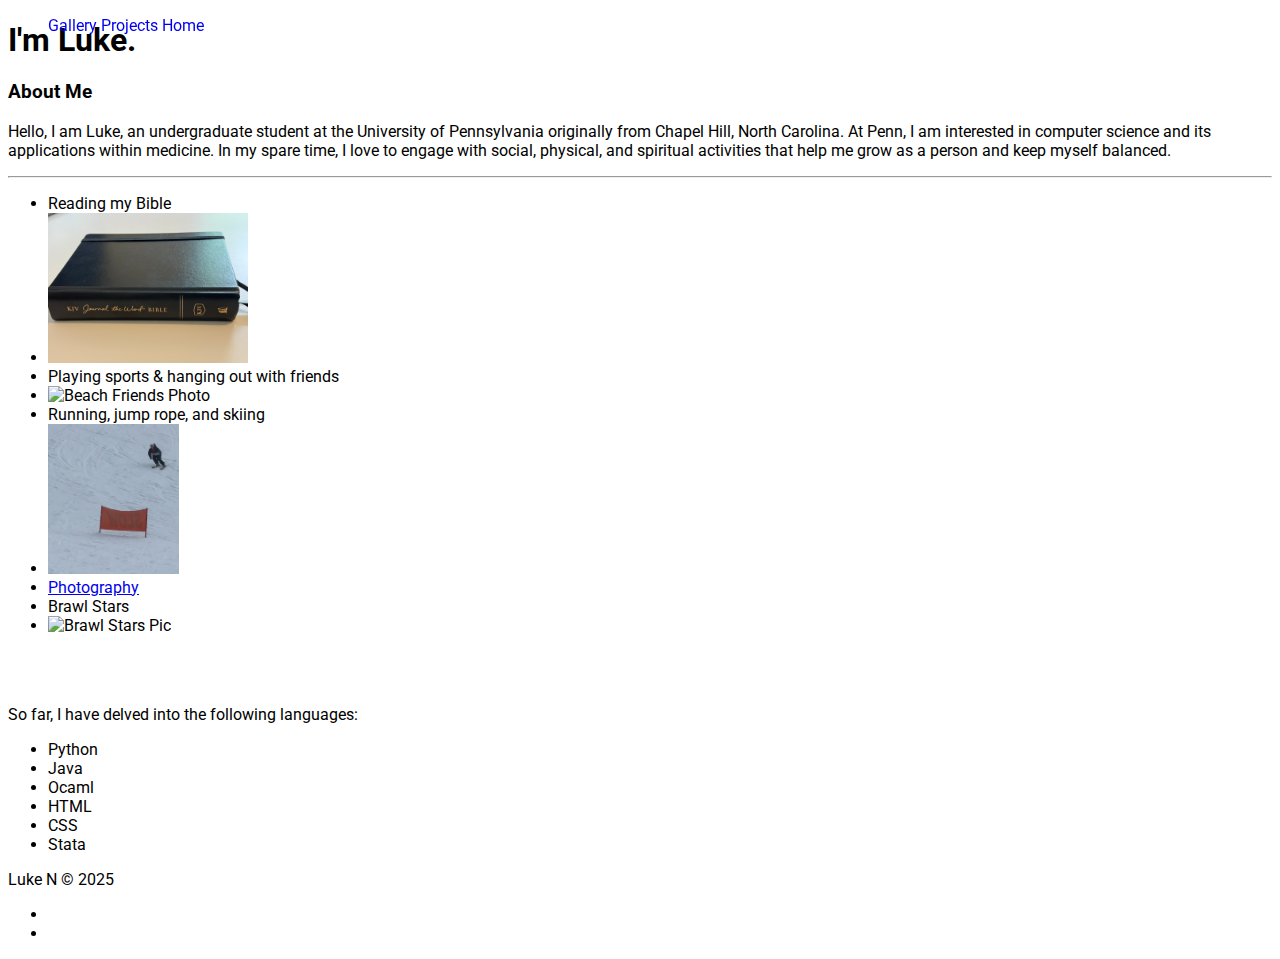
==== index.html @ 998304fa "changes" ====
<!DOCTYPE html>
<html lang="en">
<head>
    <meta charset="UTF-8">
    <meta http-equiv="X-UA-Compatible" content="IE=edge">
    <meta name="viewport" content="width=device-width, initial-scale=1.0">

    <title>Luke's Portfolio</title>
    <link rel="icon" href="images/ski_pfp.JPG">
    <link rel="stylesheet" href="style.css">
    <script src="https://kit.fontawesome.com/22cf872643.js" crossorigin="anonymous"></script>

    <link rel="preconnect" href="https://fonts.googleapis.com">
    <link rel="preconnect" href="https://fonts.gstatic.com" crossorigin>
    <link href="https://fonts.googleapis.com/css2?family=Roboto:wght@470&display=swap" rel="stylesheet">

</head>



<body>
    
<div id="navbar">
    <ul>
        <li>
            <a href="gallery.html">Gallery</a>
        </li>
        <li>
            <a href="projects.html">Projects</a>
        </li>
        <li>
            <a href="index.html">Home</a>
        </li>
    </ul>
    <div id="background-hd"></div>
</div>

<div id="main-greeting">
    <h1>I'm Luke.</h1>
</div>



<div id="about-me">
    <h3>
        About Me
    </h3>

    <p>
        Hello, I am Luke, an undergraduate student at the University of Pennsylvania originally from Chapel Hill, North Carolina. At Penn, I am interested in computer science and its applications within medicine. In my spare time, I love to engage with social, physical, and spiritual activities that help me grow as a person and keep myself balanced.
    </p>

    <hr>

    <ul>
        <div id="bible-hobby">
            <li>Reading my Bible</li>
            <li id="bible-pic" class="pic"> <img src="images/bible_photo.jpg" alt="Picture of Bible"> </li>
        </div>
        <div id="friend-hobby">
            <li>Playing sports & hanging out with friends</li>
            <li id="beach-pic" class="pic"><img src="images/beach_photo.png" alt="Beach Friends Photo"> </li>
        </div>
        <div id="skiing-hobby">
            <li>Running, jump rope, and skiing</li>
        <li id="ski-pic" class="pic"> <img src="images/ski_photo.jpg" alt="Skiing Flick"> </li>
        </div>
        <div id="Photography">
            <li><a href="gallery.html">Photography</a></li>
        </div>
        <div id="brawl-stars">
            <li>Brawl Stars</li>
        <li id="bs-pic" class="pic"> <img src="images/brawl_stars.png" alt="Brawl Stars Pic"> </li>
        </div>
    </ul>

</div>



<br><br>

<p>
    So far, I have delved into the following languages:
    <ul>
        <li>Python</li>
        <li>Java</li>
        <li>Ocaml</li>
        <li>HTML</li>
        <li>CSS</li>
        <li>Stata</li>
    </ul>
</p>


<footer>
    <p>
        Luke N © 2025
        <br>
        <ul>
            <li>
                <a href="https://www.linkedin.com"><i class="fa-brands fa-linkedin"></i></a>
            </li>
            <li>
                <a href="https://www.github.com"><i class="fa-brands fa-github"></i></a>
            </li>

        </ul>

    </p>


</footer>






</body>





</html>
---- style.css ----
body{
    font-family: 'Roboto';
}

#navbar li a{
    text-decoration: none;
}

#navbar li{
    display: inline-block;

}

#navbar ul{
    list-style-type: none;
}

#navbar{
    position: fixed;
    top: 0px;
    width: 100%;

}

img{
    height:150px;
}

#background-hd{
    display: block;
    width: 100%;
    background-color: black;
}
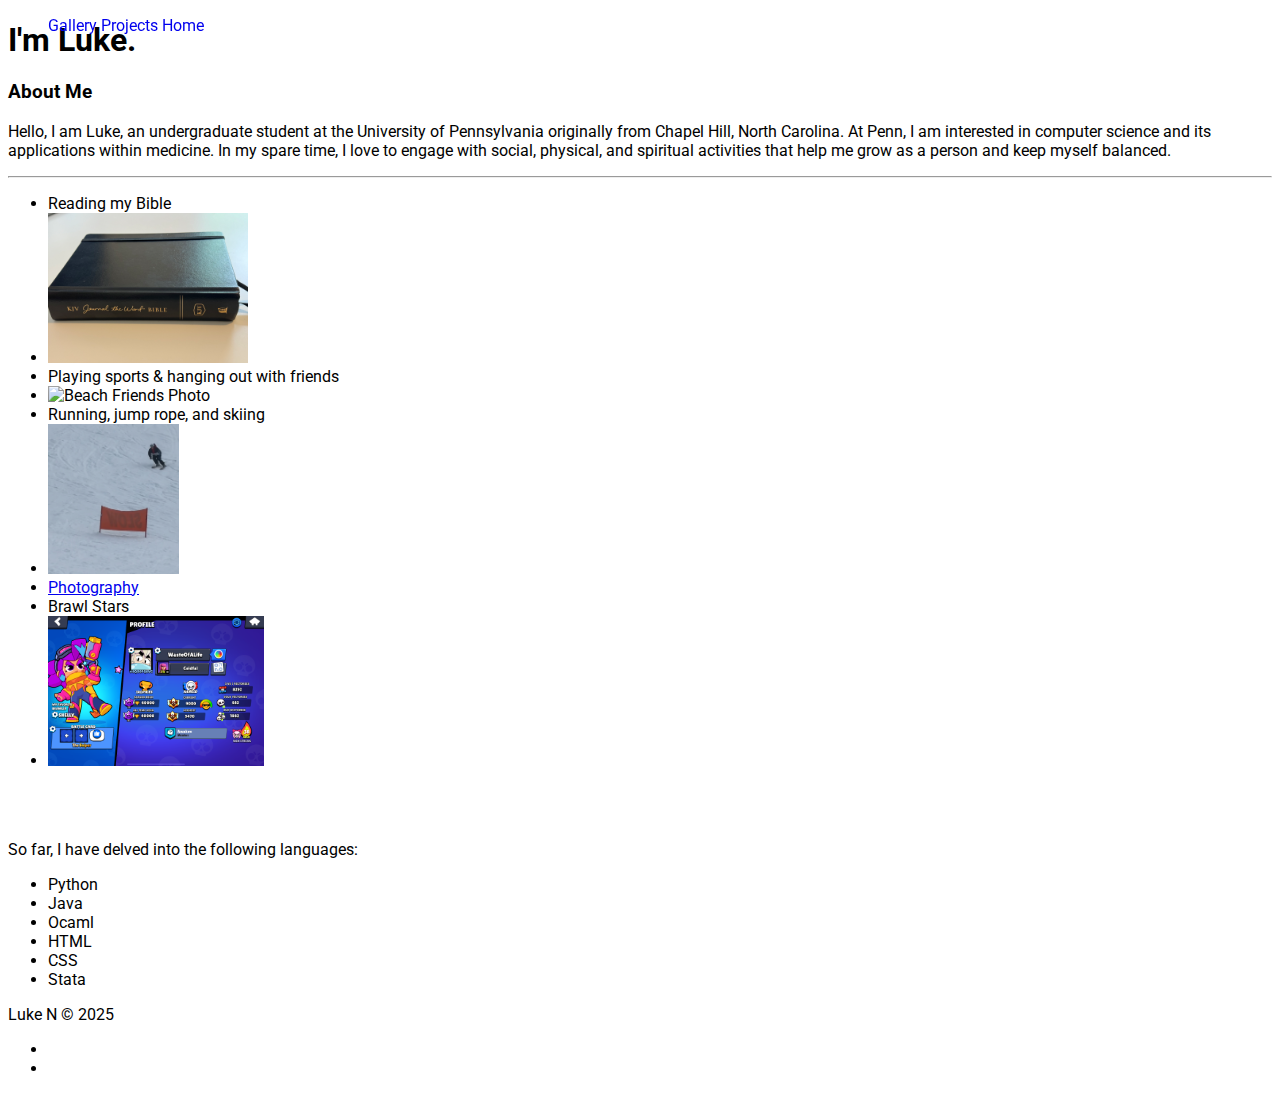
==== commit 652ab341: "Merge branch 'main' of https://github.com/lukeful/lukeful.github.io" ====
--- a/index.html
+++ b/index.html
@@ -70,13 +70,10 @@
         </div>
         <div id="brawl-stars">
             <li>Brawl Stars</li>
-        <li id="bs-pic" class="pic"> <img src="images/brawl_stars.png" alt="Brawl Stars Pic"> </li>
-        </div>
-    </ul>
-
-</div>
-
-
+            <li id="bs-pic" class="pic"> <img src="images/brawl_stars.PNG" alt="Brawl Stars Pic"> </li>
+        </ul>
+    </div>
+</p>
 
 <br><br>
 
@@ -123,4 +120,4 @@
 
 
 
-</html>+</html>
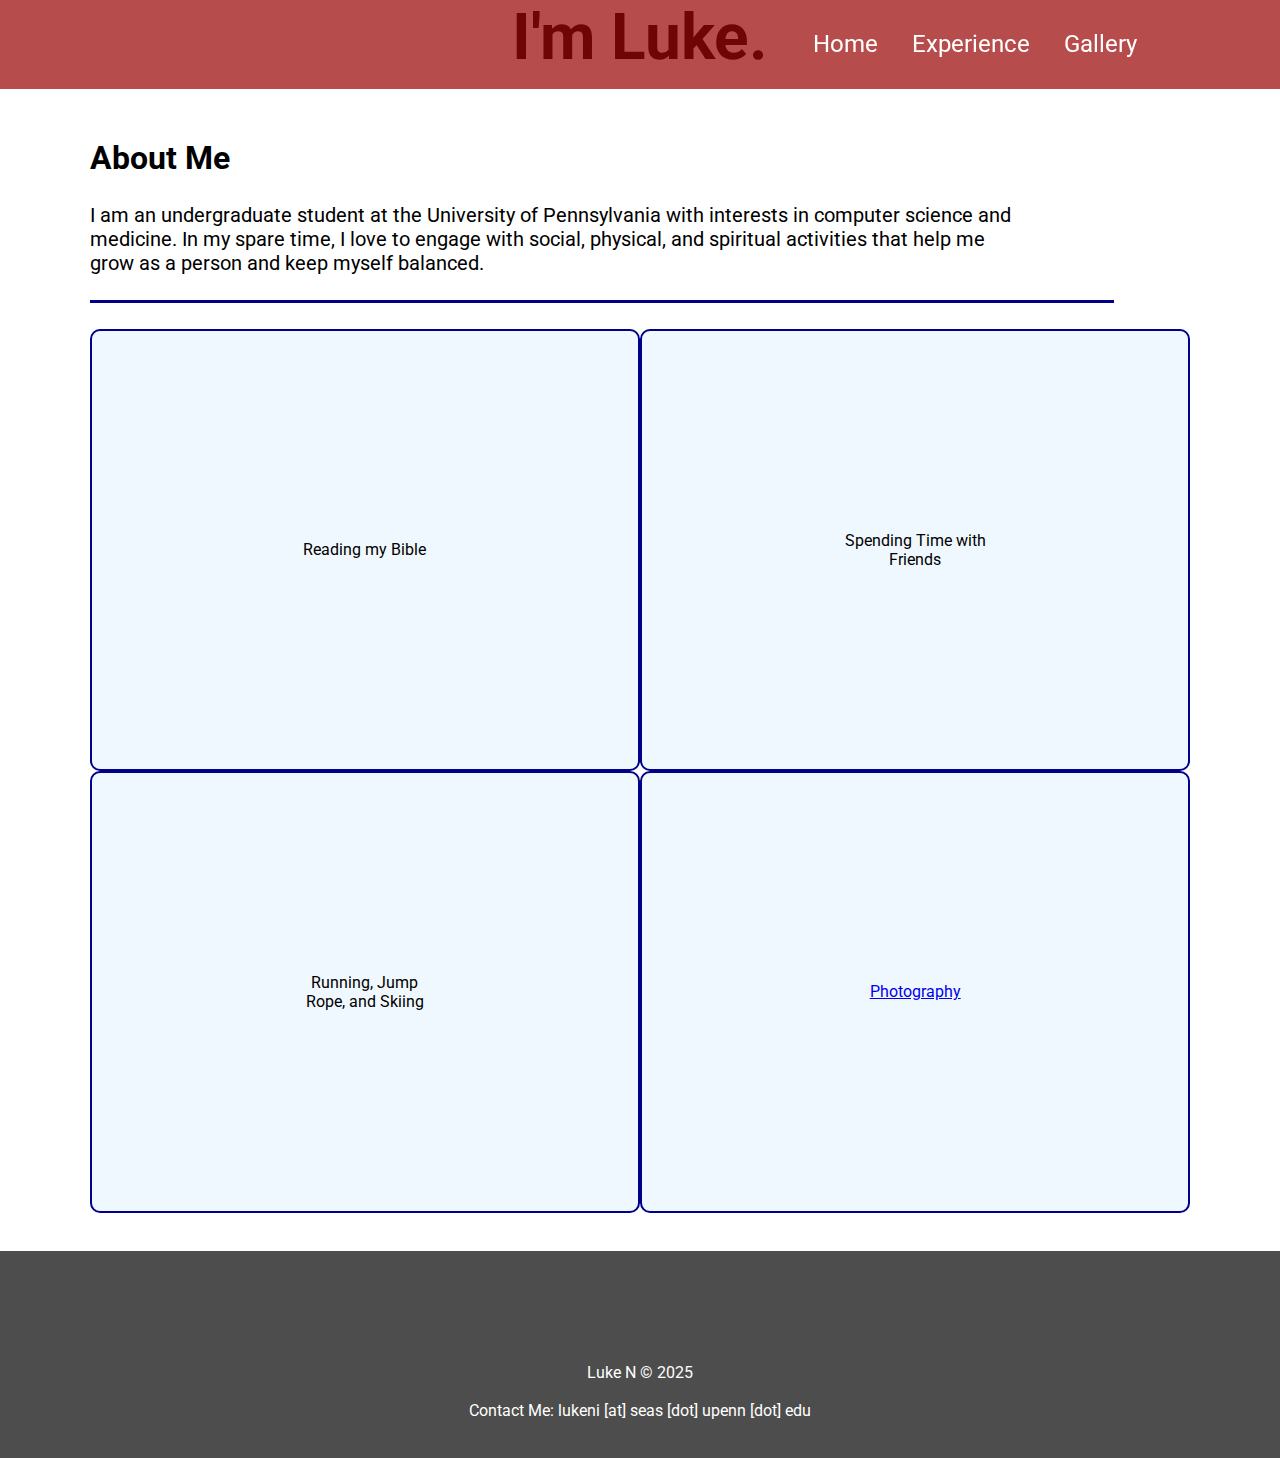
==== commit fef29dc8: "major changes" ====
--- a/index.html
+++ b/index.html
@@ -7,106 +7,111 @@
 
     <title>Luke's Portfolio</title>
     <link rel="icon" href="images/ski_pfp.JPG">
-    <link rel="stylesheet" href="style.css">
+    <link rel="stylesheet" href="styles/style.css">
+    <link rel="stylesheet" href="styles/header.css">
+    <link rel="stylesheet" href="styles/footer.css">
     <script src="https://kit.fontawesome.com/22cf872643.js" crossorigin="anonymous"></script>
 
     <link rel="preconnect" href="https://fonts.googleapis.com">
     <link rel="preconnect" href="https://fonts.gstatic.com" crossorigin>
     <link href="https://fonts.googleapis.com/css2?family=Roboto:wght@470&display=swap" rel="stylesheet">
-
 </head>
 
 
 
 <body>
-    
-<div id="navbar">
-    <ul>
-        <li>
-            <a href="gallery.html">Gallery</a>
-        </li>
-        <li>
-            <a href="projects.html">Projects</a>
-        </li>
-        <li>
-            <a href="index.html">Home</a>
-        </li>
-    </ul>
-    <div id="background-hd"></div>
+
+<div id="background"></div>
+
+<div id="background-hd">
+    <div id="navbar">
+        <ul>
+            <li>
+                <a href="index.html">Home</a>
+            </li>
+            <li>
+                <a href="experience.html">Experience</a>
+            </li>
+            <li>
+                <a href="gallery.html">Gallery</a>
+            </li>
+        </ul>
+    </div>
 </div>
-
-<div id="main-greeting">
-    <h1>I'm Luke.</h1>
+<div id="greeting-container">
+    <div>
+        
+    </div>
+    <div id="main-greeting">
+        <h1>I'm Luke.</h1>
+    </div>
 </div>
 
 
+<div id="about-me">
 
-<div id="about-me">
-    <h3>
+    <h1>
         About Me
-    </h3>
-
-    <p>
-        Hello, I am Luke, an undergraduate student at the University of Pennsylvania originally from Chapel Hill, North Carolina. At Penn, I am interested in computer science and its applications within medicine. In my spare time, I love to engage with social, physical, and spiritual activities that help me grow as a person and keep myself balanced.
-    </p>
+    </h1>
+        <p>
+            I am an undergraduate student at the University of Pennsylvania with interests in computer science and medicine. In my spare time, I love to engage with social, physical, and spiritual activities that help me grow as a person and keep myself balanced.
+        </p>
 
     <hr>
+</div>
 
-    <ul>
-        <div id="bible-hobby">
-            <li>Reading my Bible</li>
-            <li id="bible-pic" class="pic"> <img src="images/bible_photo.jpg" alt="Picture of Bible"> </li>
+<div id="hobby-container">
+    <div id="hobbies">
+        <div id="bible-hobby" class="hobby-box">
+            <p>Reading my Bible</p>
+            <img src="images/bible_photo.jpg" alt="Picture of Bible">
         </div>
-        <div id="friend-hobby">
-            <li>Playing sports & hanging out with friends</li>
-            <li id="beach-pic" class="pic"><img src="images/beach_photo.png" alt="Beach Friends Photo"> </li>
+        <div id="friend-hobby" class="hobby-box">
+            <p>Spending Time with Friends</p>
+            <img src="images/beach_photo.png" alt="Beach Friends Photo" id="beach-photo">
         </div>
-        <div id="skiing-hobby">
-            <li>Running, jump rope, and skiing</li>
-        <li id="ski-pic" class="pic"> <img src="images/ski_photo.jpg" alt="Skiing Flick"> </li>
+        <div id="skiing-hobby" class="hobby-box">
+            <p>Running, Jump Rope, and Skiing</p>
+            <img src="images/ski_photo.jpg" alt="Skiing Flick">
         </div>
-        <div id="Photography">
-            <li><a href="gallery.html">Photography</a></li>
+        <div id="Photography" class="hobby-box">
+            <a href="gallery.html">Photography</a>
         </div>
-        <div id="brawl-stars">
-            <li>Brawl Stars</li>
-            <li id="bs-pic" class="pic"> <img src="images/brawl_stars.PNG" alt="Brawl Stars Pic"> </li>
-        </ul>
     </div>
-</p>
+</div>
 
 <br><br>
 
-<p>
-    So far, I have delved into the following languages:
-    <ul>
-        <li>Python</li>
-        <li>Java</li>
-        <li>Ocaml</li>
-        <li>HTML</li>
-        <li>CSS</li>
-        <li>Stata</li>
-    </ul>
-</p>
+
 
 
 <footer>
+
+    <br>
+    <br>
+
+    <div id="icons">
+        <ul>
+            <li>
+                <div id="linkedin"><a href="https://www.linkedin.com"><i class="fa-brands fa-linkedin fa-2xl" style="color: #ffffff;"></i></a></div>
+            </li>
+            <li>
+                <div id="github"><a href="https://www.github.com"><i class="fa-brands fa-github fa-2xl" style="color: #ffffff;"></i></a></div>
+            </li>
+        </ul>
+    </div>
+
+    <br>
+    <br>
     <p>
         Luke N © 2025
-        <br>
-        <ul>
-            <li>
-                <a href="https://www.linkedin.com"><i class="fa-brands fa-linkedin"></i></a>
-            </li>
-            <li>
-                <a href="https://www.github.com"><i class="fa-brands fa-github"></i></a>
-            </li>
-
-        </ul>
-
     </p>
-
-
+    <br>
+    <p>
+        Contact Me: lukeni [at] seas [dot] upenn [dot] edu
+    </p>
+    <br>
+    <br>
 </footer>
 
 
--- a/styles/style.css
+++ b/styles/style.css
@@ -0,0 +1,103 @@
+*,*::before,*::after{
+    box-sizing: border-box;
+}
+
+*{
+    margin: 0;
+    padding: 0;
+}
+
+html, body{
+    font-family: 'Roboto';
+    height: 100%;
+}
+
+/* #background{
+    width: 100%;
+    position: absolute;
+    height: 100%;
+    background: url(../background_images/IMG_7176.jpeg) no-repeat center center/cover;
+    filter: blur(5px); /* Apply blur effect */
+    /*z-index: -1000;
+  } */
+
+#main-greeting{
+    width: 100%;
+    height: 100%;
+    display: flex;
+    justify-content: center;
+    align-items: center;
+    font-size: 2rem;
+    color: rgb(17, 17, 17);
+}
+
+
+#about-me{
+    position: relative;
+}
+
+#about-me h1{
+    margin: 5% 7% 2% 7%;
+    font-size: 2rem;
+}
+
+#about-me p{
+    margin: 0% 21% 2% 7%;
+    font-size: 1.25rem;
+}
+
+img{
+    height: 150px;
+}
+
+#about-me hr{
+    width: 80%;
+    height: 3px;
+    border: none;
+    background-color: darkblue;
+    margin: 0% 21% 2% 7%;  
+}
+
+#hobby-container{
+    width: 100%;
+}
+
+#hobbies{
+    display: grid;
+    grid-template-columns: 1fr 1fr;
+    grid-template-rows: 1fr 1fr;
+    margin: 0% 7% 0% 7%;
+
+}
+
+.hobby-box img{
+    opacity: 0;
+    z-index: 10;
+    position: absolute;
+}
+
+#beach-photo{
+    transform: rotate(180deg);
+}
+
+.hobby-box{
+    display: flex;
+    justify-content: center;
+    align-items: center;
+    text-align: center;
+    border: 2px solid darkblue;
+    border-radius: 10px;
+    background-color: #f0f8ff;
+    height: 100%;
+    width: 100%;
+    padding: 200px;
+}
+
+.hobby-box:hover img{
+    opacity: 1;
+}
+
+.hobby-box:hover p{
+    opacity: 0;
+}
+
--- a/styles/header.css
+++ b/styles/header.css
@@ -0,0 +1,40 @@
+#navbar li a{
+    text-decoration: none;
+    color: white;
+    cursor: pointer;
+    transition: all 0.7s;
+}
+
+#navbar li{
+    display: inline-block;
+    margin: 30px 15px;
+    font-size: 1.5em;
+}
+
+#navbar li:hover a{
+    color: rgb(254, 38, 117);
+}
+
+#navbar ul{
+    list-style-type: none;
+}
+
+#navbar{
+    position: fixed;
+    display: flex;
+    justify-content: flex-end;
+    width: 90%;
+}
+
+#background-hd {
+    height: 88.5px;
+    width: 100%;
+    position: fixed;
+    background-color: rgb(153, 0, 0,0.7);
+    z-index: 1000;
+}
+
+
+
+
+
--- a/styles/footer.css
+++ b/styles/footer.css
@@ -0,0 +1,50 @@
+footer{
+    background-color: rgba(17, 17, 17, 0.75);
+}
+
+#icons{
+    display: flex;
+    width: 100%;
+    justify-content: center;
+}
+
+#icons li a{
+    text-decoration: none;
+}
+
+#icons #linkedin:hover{
+    transform: translateY(-10px);
+}
+
+#icons #github:hover{
+    transform: translateY(-10px);
+}
+
+#icons ul{
+    list-style-type: none;
+}
+
+#icons li {
+    cursor: pointer;
+    display: inline-block;
+    margin-left: 50px;
+    margin-right: 50px;
+}
+
+footer p{
+    color: white;
+    display: flex;
+    justify-content: center;
+}
+
+#linkedin{
+    height: 32px;
+    width: 32px;
+    transition: all 0.3s;
+}
+
+#github{
+    height: 32px;
+    width: 32px;
+    transition: all 0.3s;
+}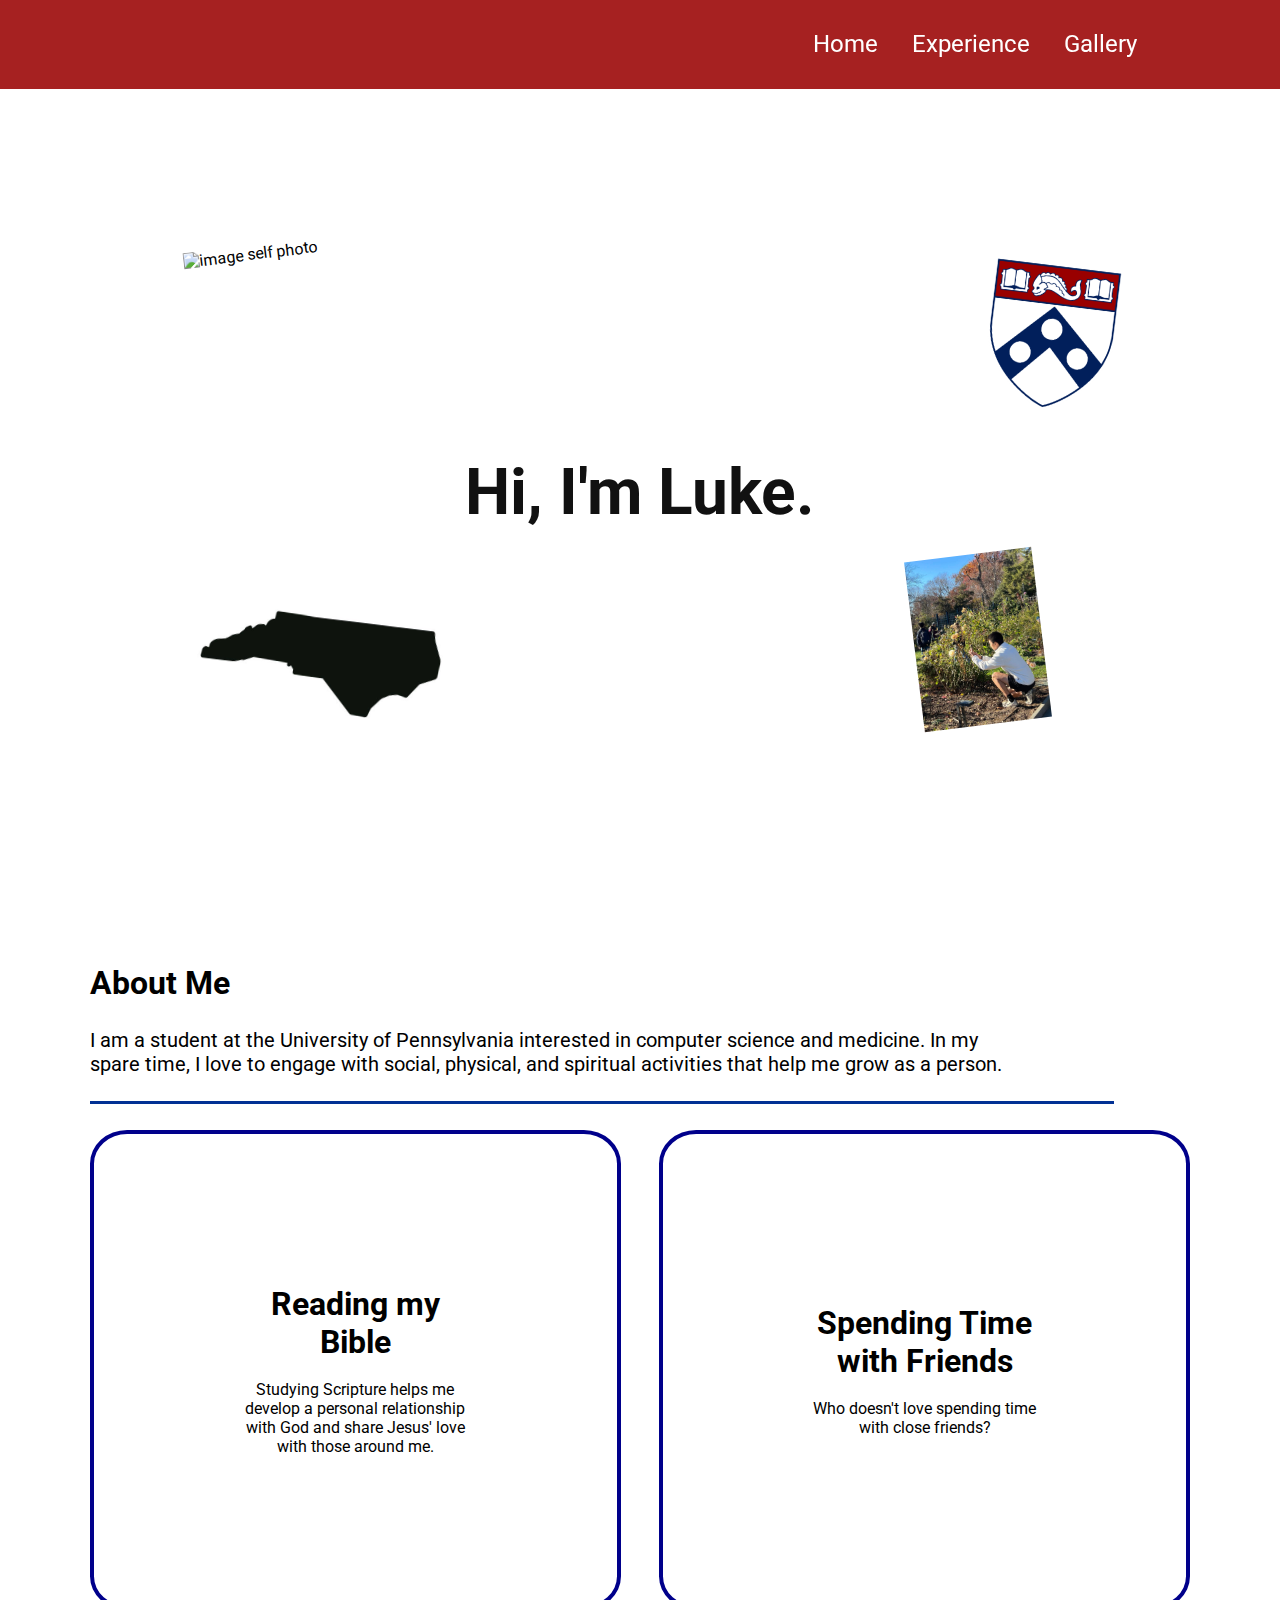
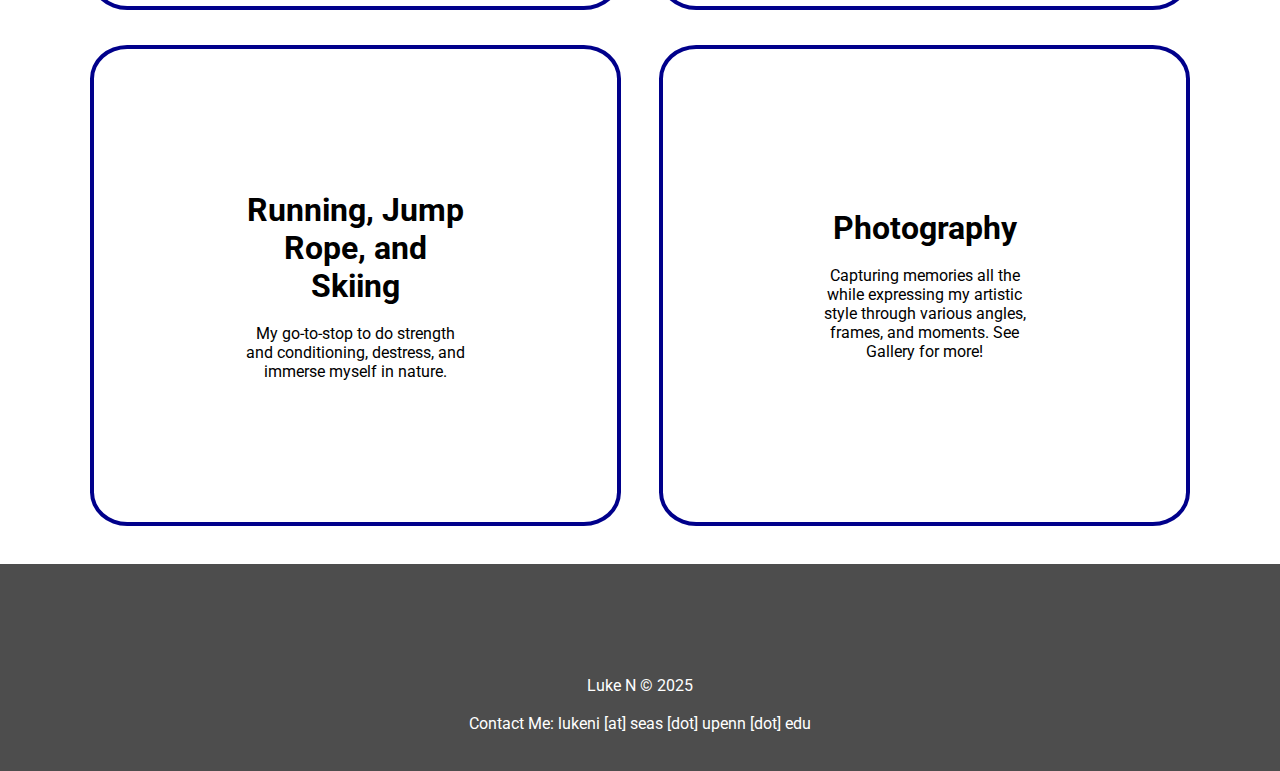
==== commit 6b92f109: "major changes" ====
--- a/index.html
+++ b/index.html
@@ -39,11 +39,21 @@
     </div>
 </div>
 <div id="greeting-container">
-    <div>
-        
+    <div id="nc-img">
+        <img src="images/nc_img.jpg" alt="nc state image">
     </div>
+    <div id="penn-logo">
+        <img src="images/upenn_logo.png" alt="penn logo">
+    </div>
+    <div id="italy-img">
+        <img src="images/italy_self.jpeg" alt="image self photo">
+    </div>
+    <div id="morris-img">
+        <img src="images/myself_flower_photo.JPG" alt="morris flick">
+    </div>
+
     <div id="main-greeting">
-        <h1>I'm Luke.</h1>
+        <h1>Hi, I'm Luke.</h1>
     </div>
 </div>
 
@@ -54,7 +64,7 @@
         About Me
     </h1>
         <p>
-            I am an undergraduate student at the University of Pennsylvania with interests in computer science and medicine. In my spare time, I love to engage with social, physical, and spiritual activities that help me grow as a person and keep myself balanced.
+            I am a student at the University of Pennsylvania interested in computer science and medicine. In my spare time, I love to engage with social, physical, and spiritual activities that help me grow as a person.
         </p>
 
     <hr>
@@ -63,19 +73,35 @@
 <div id="hobby-container">
     <div id="hobbies">
         <div id="bible-hobby" class="hobby-box">
-            <p>Reading my Bible</p>
+            <h1>Reading my Bible</h1>
+            <br>
+            <p>
+                Studying Scripture helps me develop a personal relationship with God and share
+                Jesus' love with those around me.
+            </p>
             <img src="images/bible_photo.jpg" alt="Picture of Bible">
         </div>
         <div id="friend-hobby" class="hobby-box">
-            <p>Spending Time with Friends</p>
+            <h1>Spending Time with Friends</h1>
+            <br>
+            <p>Who doesn't love spending time with close friends?
+            </p>
             <img src="images/beach_photo.png" alt="Beach Friends Photo" id="beach-photo">
         </div>
         <div id="skiing-hobby" class="hobby-box">
-            <p>Running, Jump Rope, and Skiing</p>
+            <h1>Running, Jump Rope, and Skiing</h1>
+            <br>
+            <p>
+                My go-to-stop to do strength and conditioning, destress, and immerse myself in nature.
+            </p>
             <img src="images/ski_photo.jpg" alt="Skiing Flick">
         </div>
         <div id="Photography" class="hobby-box">
-            <a href="gallery.html">Photography</a>
+            <h1>Photography</h1>
+                <img src="images/philly_photo.jpeg" alt="Philly Flick">
+            <br>
+            <p>Capturing memories all the while expressing my artistic style through various angles, frames, and moments. 
+                See Gallery for more! </p>
         </div>
     </div>
 </div>
@@ -93,10 +119,10 @@
     <div id="icons">
         <ul>
             <li>
-                <div id="linkedin"><a href="https://www.linkedin.com"><i class="fa-brands fa-linkedin fa-2xl" style="color: #ffffff;"></i></a></div>
+                <div id="linkedin"><a href="https://www.linkedin.com/in/luke-ni-6313241a5/"><i class="fa-brands fa-linkedin fa-2xl" style="color: #ffffff;"></i></a></div>
             </li>
             <li>
-                <div id="github"><a href="https://www.github.com"><i class="fa-brands fa-github fa-2xl" style="color: #ffffff;"></i></a></div>
+                <div id="github"><a href="https://github.com/lukeful"><i class="fa-brands fa-github fa-2xl" style="color: #ffffff;"></i></a></div>
             </li>
         </ul>
     </div>
--- a/styles/style.css
+++ b/styles/style.css
@@ -12,14 +12,13 @@
     height: 100%;
 }
 
-/* #background{
+#greeting-container{
     width: 100%;
-    position: absolute;
     height: 100%;
-    background: url(../background_images/IMG_7176.jpeg) no-repeat center center/cover;
-    filter: blur(5px); /* Apply blur effect */
-    /*z-index: -1000;
-  } */
+    display: grid;
+    grid-template-columns: 1fr 1fr 1fr 1fr 1fr 1fr 1fr;
+    grid-template-rows: 1fr 1fr 1fr 1fr 1fr 1fr;
+}
 
 #main-greeting{
     width: 100%;
@@ -29,8 +28,71 @@
     align-items: center;
     font-size: 2rem;
     color: rgb(17, 17, 17);
+    grid-row-start: 4;
+    grid-row-end: 5;
+    grid-column-start: 1;
+    grid-column-end: 8;
 }
 
+#nc-img{
+    grid-row-start:5;
+    grid-row-end: 6;
+    grid-column-start: 2;
+    grid-column-end: 3;
+    overflow: visible;
+}
+
+#nc-img img{
+    width: 150%;
+    height: auto;
+    position: relative; 
+    transform: rotate(7deg);
+}
+
+#penn-logo{
+    grid-row-start:3;
+    grid-row-end: 4;
+    grid-column-start: 6;
+    grid-column-end: 7;
+    overflow: visible;
+}
+
+#penn-logo img{
+    width: 150%;
+    height: auto;
+    position: relative;
+    transform: rotate(7deg);
+}
+
+#italy-img{
+    grid-row-start:3;
+    grid-row-end: 4;
+    grid-column-start: 2;
+    grid-column-end: 3;
+    overflow: visible;
+}
+
+#italy-img img{
+    width: 110%;
+    height: auto;
+    position: relative; 
+    transform: rotate(-7deg);
+}
+
+#morris-img{
+    grid-row-start:5;
+    grid-row-end: 6;
+    grid-column-start: 6;
+    grid-column-end: 7;
+    overflow: visible;
+}
+
+#morris-img img{
+    width: 70%;
+    height: auto;
+    position: relative; 
+    transform: rotate(-7deg);
+}
 
 #about-me{
     position: relative;
@@ -46,58 +108,74 @@
     font-size: 1.25rem;
 }
 
-img{
-    height: 150px;
-}
-
 #about-me hr{
     width: 80%;
     height: 3px;
     border: none;
-    background-color: darkblue;
+    background-color: rgb(1, 49, 148);
     margin: 0% 21% 2% 7%;  
 }
 
-#hobby-container{
+#hobby-container {
     width: 100%;
 }
 
-#hobbies{
+#hobbies {
     display: grid;
-    grid-template-columns: 1fr 1fr;
-    grid-template-rows: 1fr 1fr;
+    grid-template-columns: 1fr 1fr; /* Two columns */
+    grid-template-rows: 1fr 1fr;    /* Two rows */
     margin: 0% 7% 0% 7%;
-
+    gap: 3.5%; /* Spacing between grid items */
 }
 
-.hobby-box img{
+.hobby-box {
+    display: flex;
+    flex-direction: column;
+    justify-content: center;
+    align-items: center;
+    text-align: center;
+    border: 4px solid darkblue;
+    border-radius: 7%;
+    background-color: white;
+    height: 100%;
+    width: 100%;
+    padding: 150px;
+    position: relative;
+    overflow: hidden;
+    transform: scale(1);
+    transition: transform 0.5s ease-in-out;
+}
+
+.hobby-box img {
     opacity: 0;
-    z-index: 10;
+    width: 100%;
+    height: auto;
+    object-fit: contain;
+    z-index: 1;
     position: absolute;
+    transition: opacity 0.5s ease-in-out;
+}
+
+.hobby-box:hover img {
+    opacity: 1;
+}
+
+.hobby-box:hover{
+    transform: scale(1.14);
+}
+
+.hobby-box h1,
+.hobby-box p {
+    position: relative;
+    z-index: 2;
+    transition: opacity 0.5s ease-in-out;
+}
+
+.hobby-box:hover h1,
+.hobby-box:hover p {
+    opacity: 0;
 }
 
 #beach-photo{
     transform: rotate(180deg);
 }
-
-.hobby-box{
-    display: flex;
-    justify-content: center;
-    align-items: center;
-    text-align: center;
-    border: 2px solid darkblue;
-    border-radius: 10px;
-    background-color: #f0f8ff;
-    height: 100%;
-    width: 100%;
-    padding: 200px;
-}
-
-.hobby-box:hover img{
-    opacity: 1;
-}
-
-.hobby-box:hover p{
-    opacity: 0;
-}
-
--- a/styles/header.css
+++ b/styles/header.css
@@ -12,7 +12,7 @@
 }
 
 #navbar li:hover a{
-    color: rgb(254, 38, 117);
+    color: rgb(1, 49, 148);
 }
 
 #navbar ul{
@@ -30,7 +30,7 @@
     height: 88.5px;
     width: 100%;
     position: fixed;
-    background-color: rgb(153, 0, 0,0.7);
+    background-color: rgb(153, 0, 0,0.87);
     z-index: 1000;
 }
 
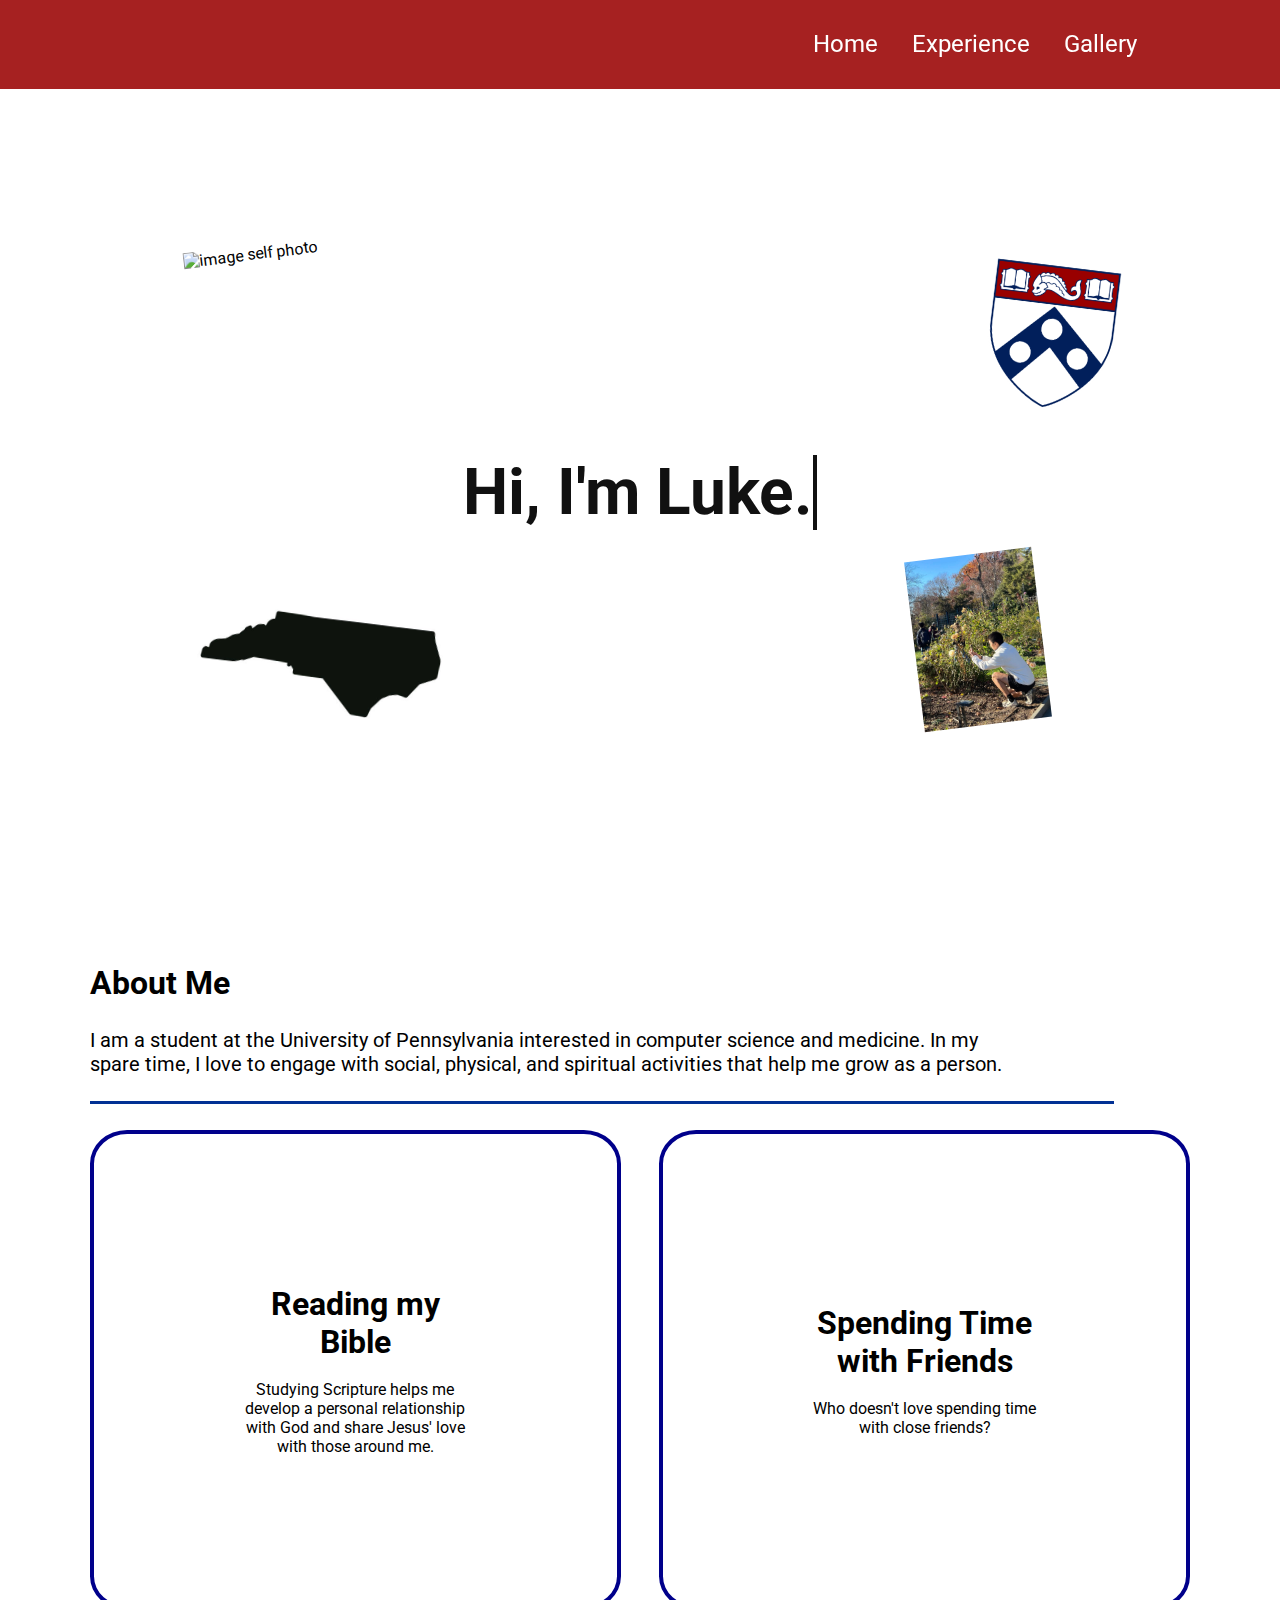
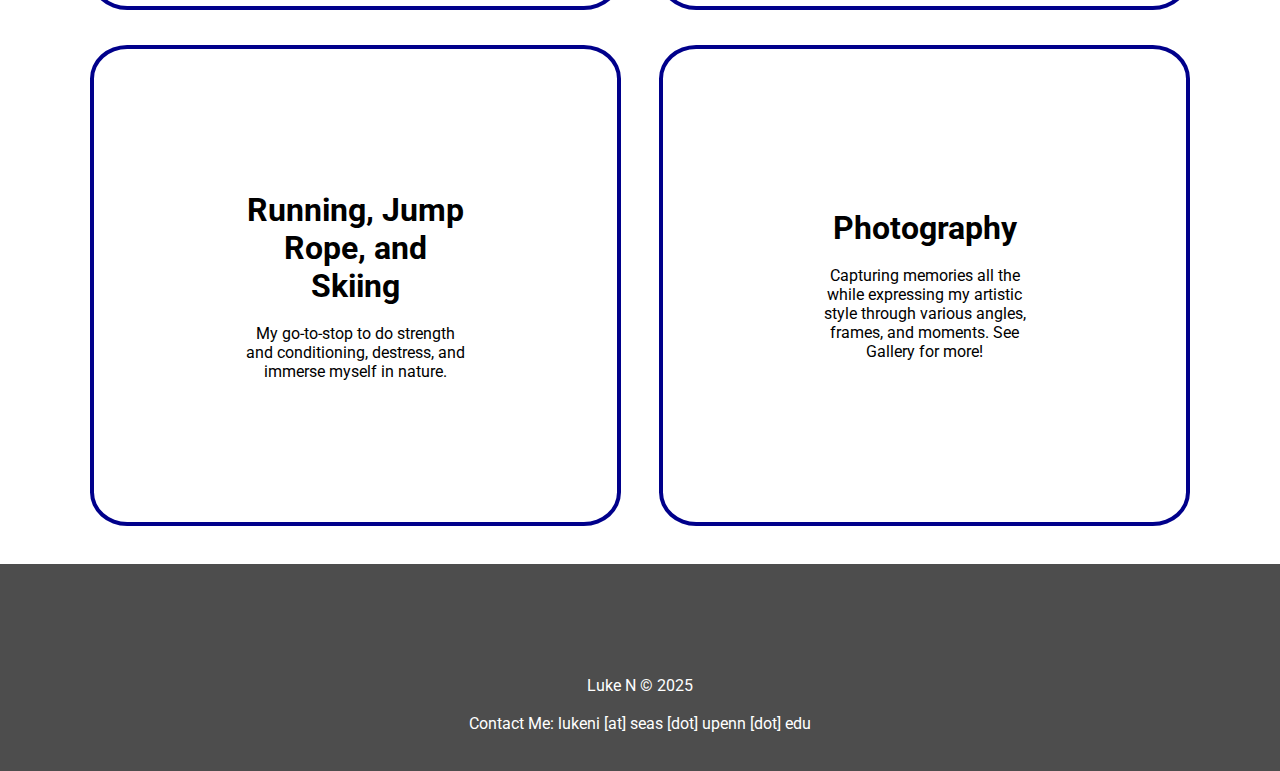
==== commit 76842916: "decent changes" ====
--- a/index.html
+++ b/index.html
@@ -94,7 +94,7 @@
             <p>
                 My go-to-stop to do strength and conditioning, destress, and immerse myself in nature.
             </p>
-            <img src="images/ski_photo.jpg" alt="Skiing Flick">
+            <img src="images/ski_photo.png" alt="Skiing Flick">
         </div>
         <div id="Photography" class="hobby-box">
             <h1>Photography</h1>
--- a/styles/style.css
+++ b/styles/style.css
@@ -134,8 +134,8 @@
     justify-content: center;
     align-items: center;
     text-align: center;
+    border-radius: 7%;
     border: 4px solid darkblue;
-    border-radius: 7%;
     background-color: white;
     height: 100%;
     width: 100%;
@@ -179,3 +179,29 @@
 #beach-photo{
     transform: rotate(180deg);
 }
+
+#main-greeting h1 {
+    overflow: hidden;
+    white-space: nowrap;
+    border-right: 4px solid rgb(17, 17, 17);
+    animation: typing 1.5s steps(30, end), blink 0.7s step-end infinite;
+}
+
+
+@keyframes typing {
+    from {
+        width: 0;
+    }
+    to {
+        width: 25%
+    }
+}
+
+@keyframes blink {
+    50% {
+        border-color: transparent;
+    }
+    100% {
+        border-color: rgb(17, 17, 17);
+    }
+}
--- a/styles/header.css
+++ b/styles/header.css
@@ -3,6 +3,9 @@
     color: white;
     cursor: pointer;
     transition: all 0.7s;
+    position: relative; /* Position relative for pseudo-element positioning */
+    display: inline-block; /* Restrict hover effects to the text width */
+    padding-bottom: 14px; /* Add some vertical spacing */
 }
 
 #navbar li{
@@ -35,6 +38,21 @@
 }
 
 
+#navbar ul li a::after {
+    content: '';
+    position: absolute;
+    bottom: 0;
+    left: 50%;
+    transform: translateX(-50%) scaleX(0); 
+    width: 100%;
+    height: 3px; 
+    background-color: darkblue;
+    transform-origin: center;
+    transition: transform 0.3s ease-in-out;
+}
+
+#navbar ul li a:hover::after{
+    transform: translateX(-50%) scaleX(1);
+}
 
 
-
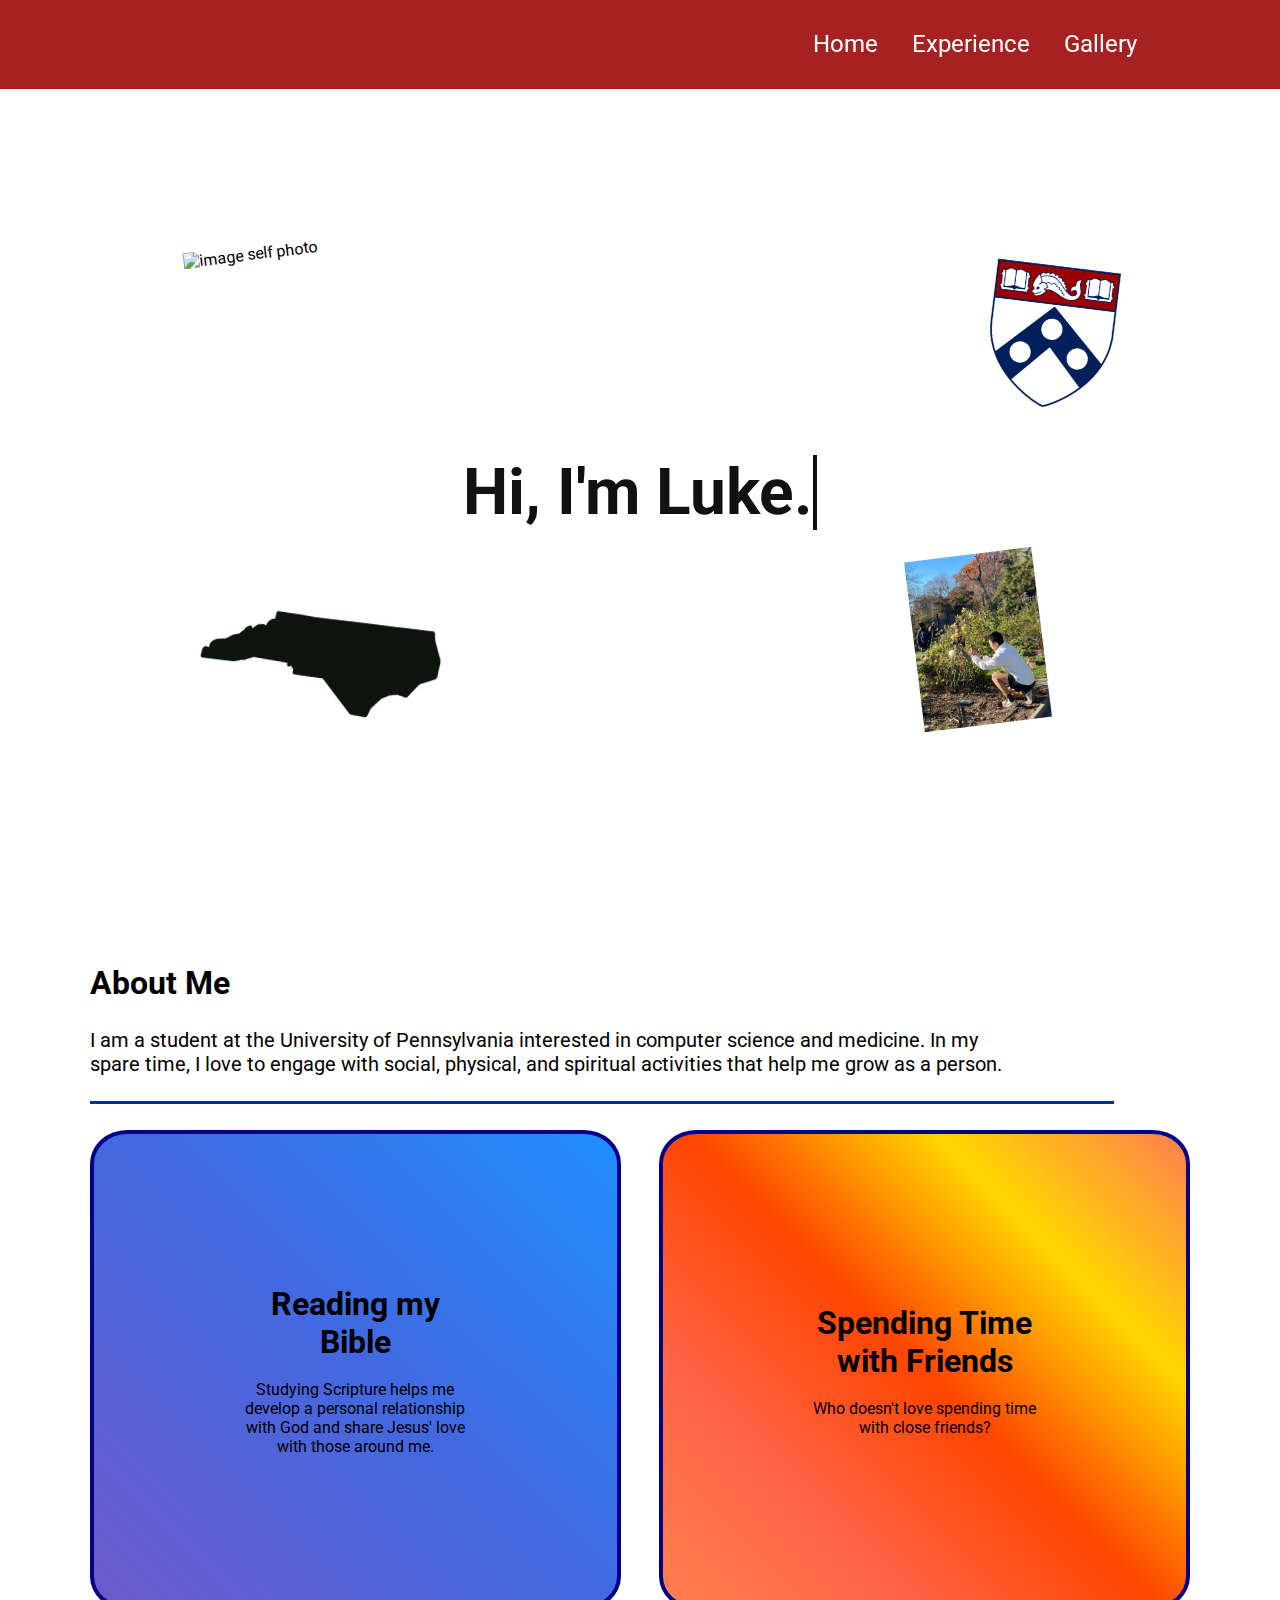
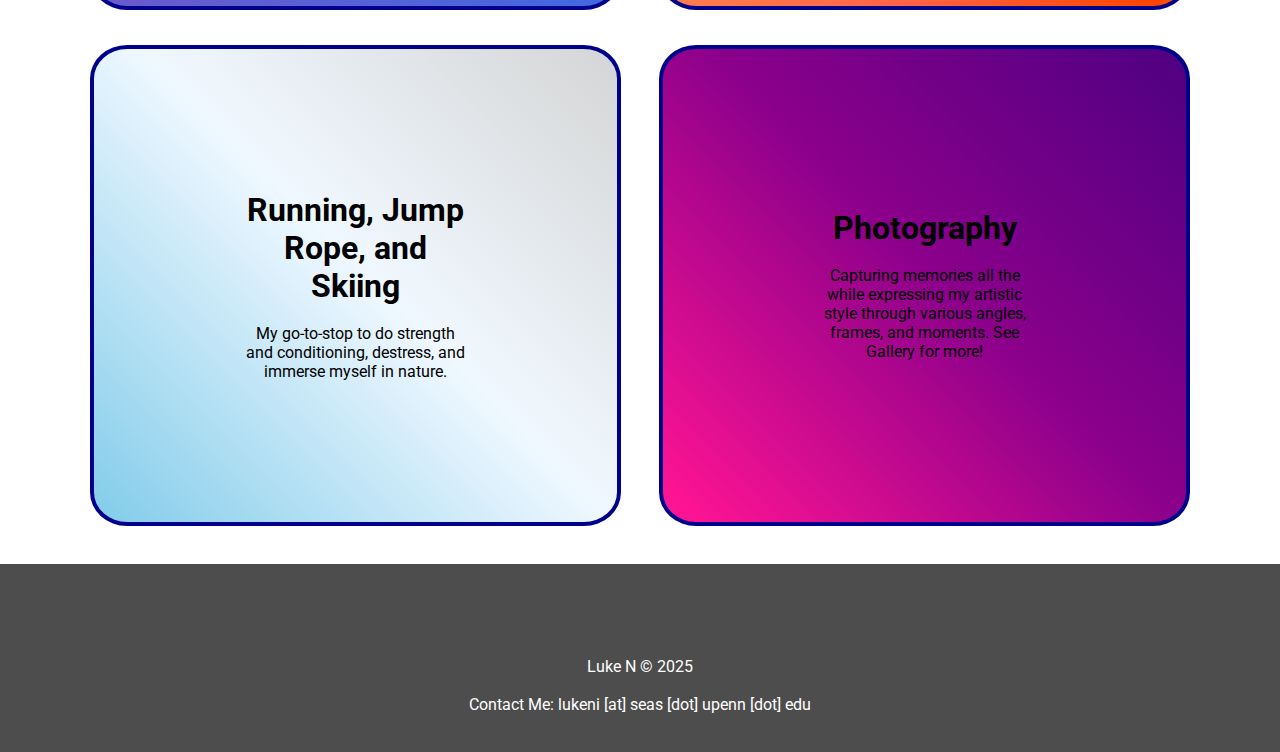
==== commit baa3ad78: "gallery updates" ====
--- a/index.html
+++ b/index.html
@@ -7,11 +7,10 @@
 
     <title>Luke's Portfolio</title>
     <link rel="icon" href="images/ski_pfp.JPG">
+    <script src="https://kit.fontawesome.com/22cf872643.js" crossorigin="anonymous"></script>
     <link rel="stylesheet" href="styles/style.css">
     <link rel="stylesheet" href="styles/header.css">
     <link rel="stylesheet" href="styles/footer.css">
-    <script src="https://kit.fontawesome.com/22cf872643.js" crossorigin="anonymous"></script>
-
     <link rel="preconnect" href="https://fonts.googleapis.com">
     <link rel="preconnect" href="https://fonts.gstatic.com" crossorigin>
     <link href="https://fonts.googleapis.com/css2?family=Roboto:wght@470&display=swap" rel="stylesheet">
@@ -38,6 +37,7 @@
         </ul>
     </div>
 </div>
+
 <div id="greeting-container">
     <div id="nc-img">
         <img src="images/nc_img.jpg" alt="nc state image">
@@ -128,7 +128,6 @@
     </div>
 
     <br>
-    <br>
     <p>
         Luke N © 2025
     </p>
--- a/styles/style.css
+++ b/styles/style.css
@@ -113,7 +113,7 @@
     height: 3px;
     border: none;
     background-color: rgb(1, 49, 148);
-    margin: 0% 21% 2% 7%;  
+    margin: 0% 21% 0% 7%;  
 }
 
 #hobby-container {
@@ -124,7 +124,7 @@
     display: grid;
     grid-template-columns: 1fr 1fr; /* Two columns */
     grid-template-rows: 1fr 1fr;    /* Two rows */
-    margin: 0% 7% 0% 7%;
+    margin: 2% 7% 0% 7%;
     gap: 3.5%; /* Spacing between grid items */
 }
 
@@ -136,7 +136,6 @@
     text-align: center;
     border-radius: 7%;
     border: 4px solid darkblue;
-    background-color: white;
     height: 100%;
     width: 100%;
     padding: 150px;
@@ -145,6 +144,49 @@
     transform: scale(1);
     transition: transform 0.5s ease-in-out;
 }
+
+#bible-hobby {
+    background: linear-gradient(45deg, #8a2be2, #6a5acd, #4169e1, #1e90ff, #8a2be2); /* Loop colors */
+    background-size: 200% 200%; /* Larger gradient size for more movement */
+    animation: gradient-move 3s linear infinite;
+}
+
+#friend-hobby {
+    background: linear-gradient(45deg, #ff7f50, #ff6347, #ff4500, #ffd700, #ff7f50); /* Loop colors */
+    animation: gradient-move 3s linear infinite;
+}
+
+#skiing-hobby {
+    background: linear-gradient(45deg, #00bfff, #87ceeb, #f0f8ff, #d3d3d3, #00bfff); /* Loop colors */
+    background-size: 200% 200%;
+    animation: gradient-move 3s linear infinite;
+}
+
+#Photography {
+    background: linear-gradient(45deg, #ff69b4, #ff1493, #8b008b, #4b0082, #ff69b4); /* Loop colors */
+    background-size: 200% 200%;
+    animation: gradient-move 3s linear infinite;
+}
+
+/* Gradient Animation */
+@keyframes gradient-move {
+    0% {
+        background-position: 0% 0%;
+    }
+    25% {
+        background-position: 50% 50%;
+    }
+    50% {
+        background-position: 100% 100%;
+    }
+    75% {
+        background-position: 50% 50%;
+    }
+    100% {
+        background-position: 0% 0%;
+    }
+}
+
 
 .hobby-box img {
     opacity: 0;
@@ -161,7 +203,7 @@
 }
 
 .hobby-box:hover{
-    transform: scale(1.14);
+    transform: scale(1.10);
 }
 
 .hobby-box h1,
@@ -204,4 +246,4 @@
     100% {
         border-color: rgb(17, 17, 17);
     }
-}
+}--- a/styles/header.css
+++ b/styles/header.css
@@ -27,6 +27,7 @@
     display: flex;
     justify-content: flex-end;
     width: 90%;
+    margin-top: 0%;
 }
 
 #background-hd {
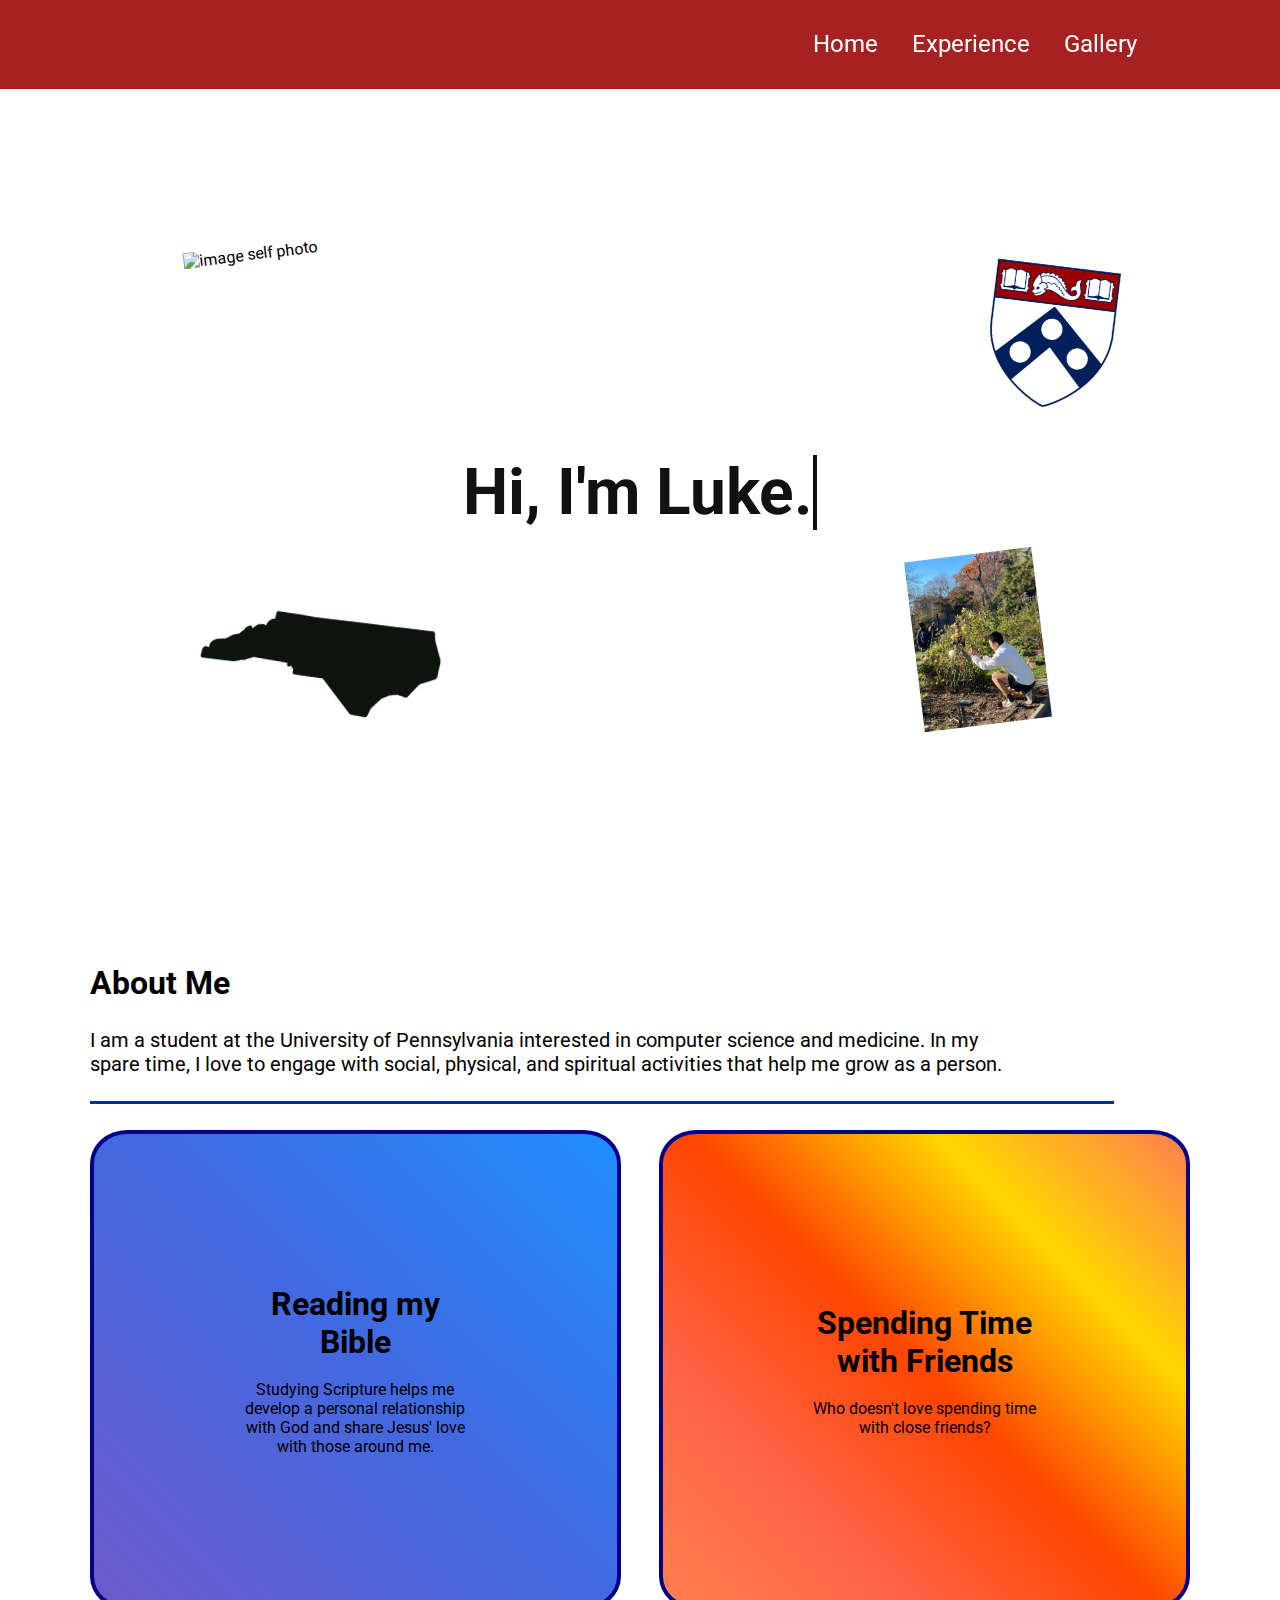
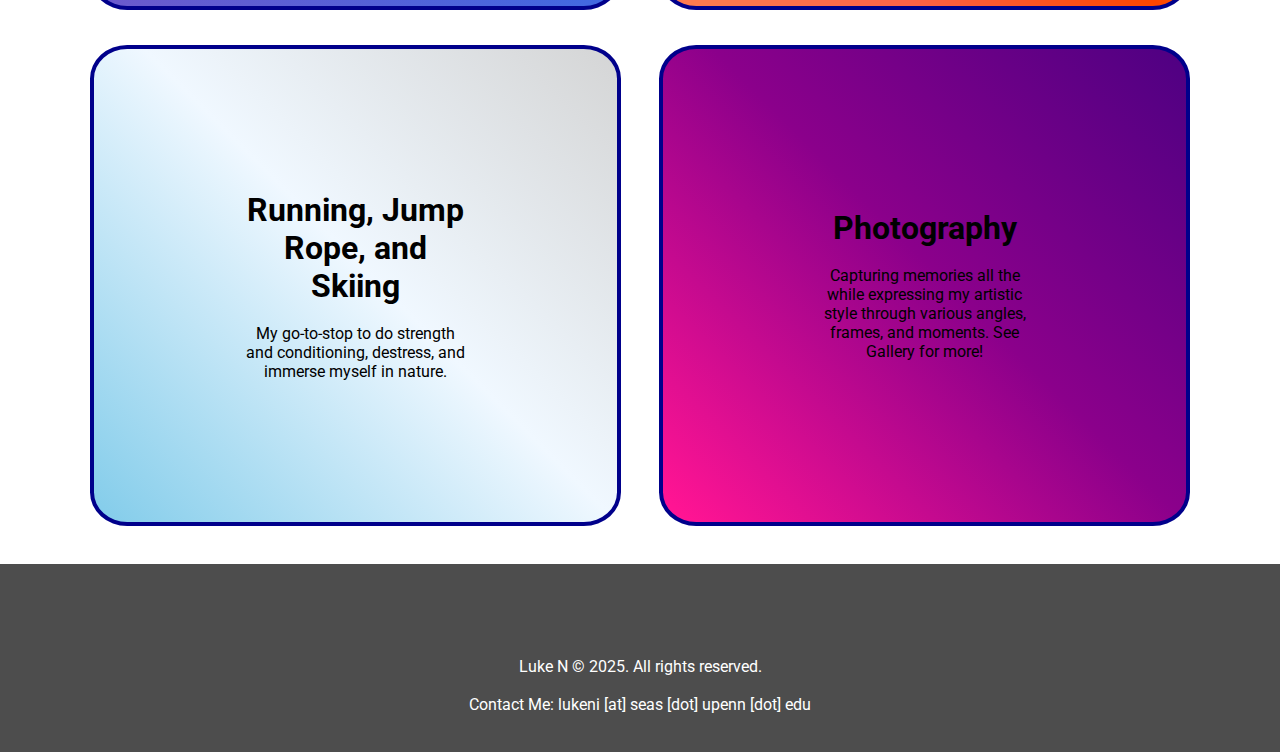
==== commit 795452b1: "update experience section" ====
--- a/index.html
+++ b/index.html
@@ -40,16 +40,16 @@
 
 <div id="greeting-container">
     <div id="nc-img">
-        <img src="images/nc_img.jpg" alt="nc state image">
+        <img src="images/nc_img.jpg" alt="nc state image" loading="lazy">
     </div>
     <div id="penn-logo">
-        <img src="images/upenn_logo.png" alt="penn logo">
+        <img src="images/upenn_logo.png" alt="penn logo" loading="lazy">
     </div>
     <div id="italy-img">
-        <img src="images/italy_self.jpeg" alt="image self photo">
+        <img src="images/italy_self.jpeg" alt="image self photo" loading="lazy">
     </div>
     <div id="morris-img">
-        <img src="images/myself_flower_photo.JPG" alt="morris flick">
+        <img src="images/myself_flower_photo.JPG" alt="morris flick" loading="lazy">
     </div>
 
     <div id="main-greeting">
@@ -79,14 +79,14 @@
                 Studying Scripture helps me develop a personal relationship with God and share
                 Jesus' love with those around me.
             </p>
-            <img src="images/bible_photo.jpg" alt="Picture of Bible">
+            <img src="images/bible_photo.jpg" alt="Picture of Bible" loading="lazy">
         </div>
         <div id="friend-hobby" class="hobby-box">
             <h1>Spending Time with Friends</h1>
             <br>
             <p>Who doesn't love spending time with close friends?
             </p>
-            <img src="images/beach_photo.png" alt="Beach Friends Photo" id="beach-photo">
+            <img src="images/beach_photo.png" alt="Beach Friends Photo" id="beach-photo" loading="lazy">
         </div>
         <div id="skiing-hobby" class="hobby-box">
             <h1>Running, Jump Rope, and Skiing</h1>
@@ -94,11 +94,11 @@
             <p>
                 My go-to-stop to do strength and conditioning, destress, and immerse myself in nature.
             </p>
-            <img src="images/ski_photo.png" alt="Skiing Flick">
+            <img src="images/ski_photo.png" alt="Skiing Flick" loading="lazy">
         </div>
         <div id="Photography" class="hobby-box">
             <h1>Photography</h1>
-                <img src="images/philly_photo.jpeg" alt="Philly Flick">
+                <img src="images/philly_photo.jpeg" alt="Philly Flick" loading="lazy">
             <br>
             <p>Capturing memories all the while expressing my artistic style through various angles, frames, and moments. 
                 See Gallery for more! </p>
@@ -129,7 +129,7 @@
 
     <br>
     <p>
-        Luke N © 2025
+        Luke N © 2025. All rights reserved.
     </p>
     <br>
     <p>
